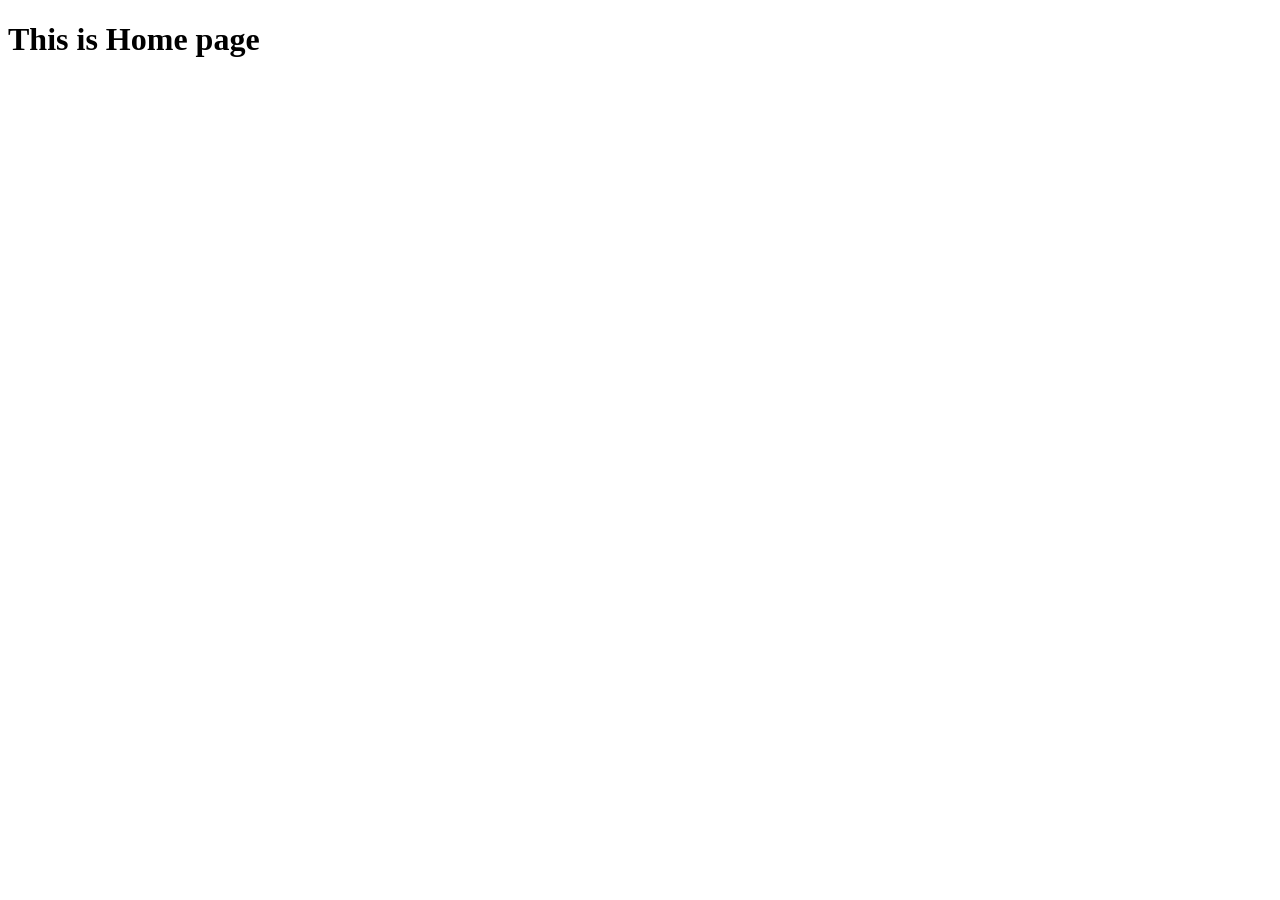
==== index.html @ f97ae163 "Initail commit" ====
<!DOCTYPE html>
<html lang="en">
<head>
    <meta charset="UTF-8">
    <meta name="viewport" content="width=device-width, initial-scale=1.0">
    <title>Home page</title>
</head>
<body>
    <h1>This is Home page</h1>
</body>
</html>
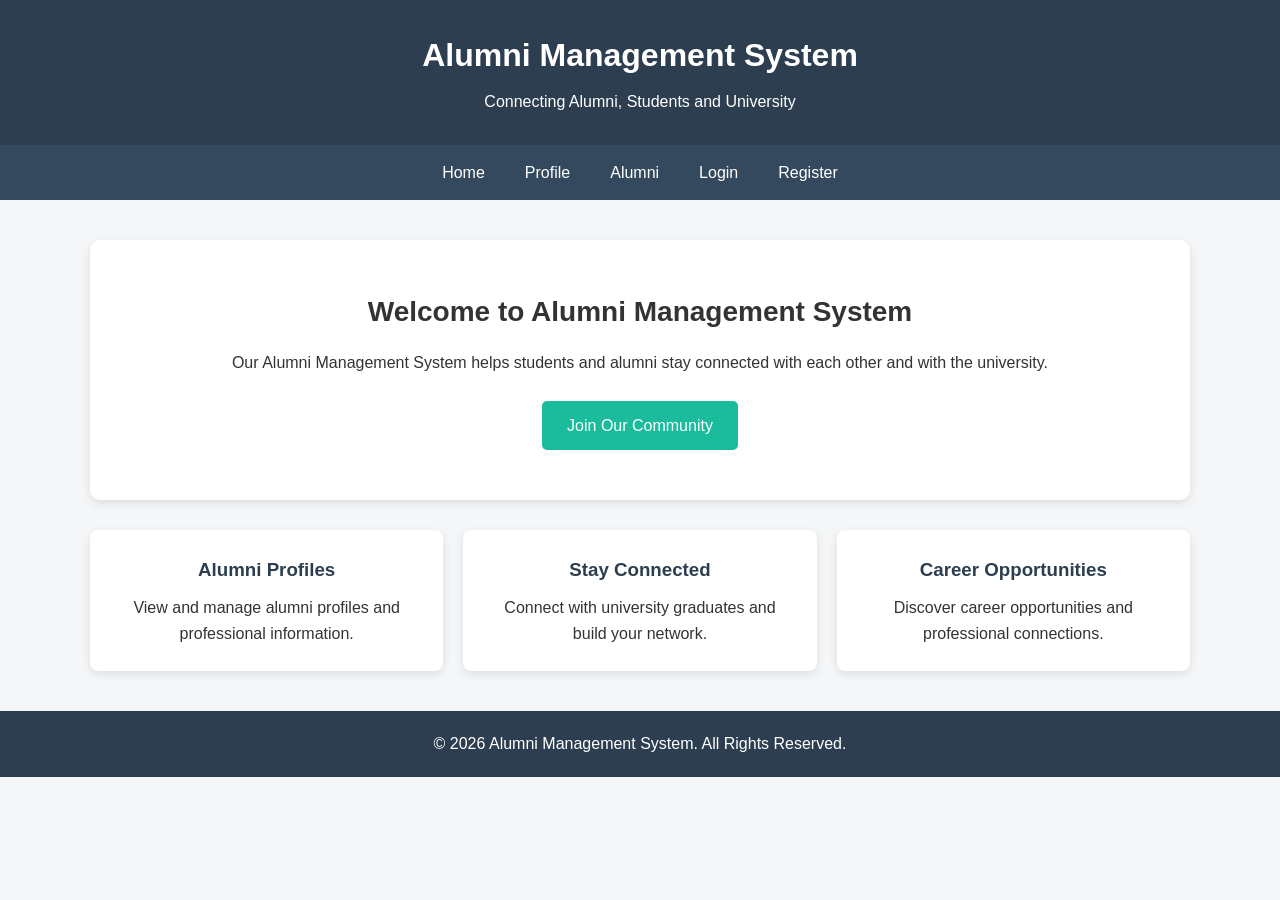
==== commit 7f9ea143: "lab 2" ====
--- a/index.html
+++ b/index.html
@@ -3,9 +3,72 @@
 <head>
     <meta charset="UTF-8">
     <meta name="viewport" content="width=device-width, initial-scale=1.0">
-    <title>Home page</title>
+    <title>Alumni Management System</title>
+    <link rel="stylesheet" href="style.css">
 </head>
+
 <body>
-    <h1>This is Home page</h1>
+
+    <!-- Header -->
+    <header>
+        <h1>Alumni Management System</h1>
+        <p>Connecting Alumni, Students and University</p>
+    </header>
+
+    <!-- Navigation Bar -->
+    <nav>
+        <a href="index.html">Home</a>
+        <a href="profile.html">Profile</a>
+        <a href="alumni.html">Alumni</a>
+        <a href="login.html">Login</a>
+        <a href="register.html">Register</a>
+    </nav>
+
+    <!-- Main Content -->
+    <main class="container">
+
+        <section class="welcome">
+            <h2>Welcome to Alumni Management System</h2>
+
+            <p>
+                Our Alumni Management System helps students and alumni
+                stay connected with each other and with the university.
+            </p>
+
+            <a href="register.html" class="btn">Join Our Community</a>
+        </section>
+
+        <section class="cards">
+
+            <div class="card">
+                <h3>Alumni Profiles</h3>
+                <p>
+                    View and manage alumni profiles and professional information.
+                </p>
+            </div>
+
+            <div class="card">
+                <h3>Stay Connected</h3>
+                <p>
+                    Connect with university graduates and build your network.
+                </p>
+            </div>
+
+            <div class="card">
+                <h3>Career Opportunities</h3>
+                <p>
+                    Discover career opportunities and professional connections.
+                </p>
+            </div>
+
+        </section>
+
+    </main>
+
+    <!-- Footer -->
+    <footer>
+        <p>&copy; 2026 Alumni Management System. All Rights Reserved.</p>
+    </footer>
+
 </body>
 </html>
--- a/style.css
+++ b/style.css
@@ -0,0 +1,325 @@
+/* =================================
+   GENERAL STYLING
+================================= */
+
+* {
+    margin: 0;
+    padding: 0;
+    box-sizing: border-box;
+}
+
+body {
+    font-family: Arial, sans-serif;
+    background-color: #f4f6f8;
+    color: #333;
+    line-height: 1.6;
+}
+
+
+/* =================================
+   HEADER
+================================= */
+
+header {
+    background-color: #2c3e50;
+    color: white;
+    text-align: center;
+    padding: 30px 20px;
+}
+
+header h1 {
+    font-size: 32px;
+    margin-bottom: 8px;
+}
+
+header p {
+    font-size: 16px;
+}
+
+
+/* =================================
+   NAVIGATION BAR
+================================= */
+
+nav {
+    background-color: #34495e;
+    display: flex;
+    justify-content: center;
+    align-items: center;
+}
+
+nav a {
+    color: white;
+    text-decoration: none;
+    padding: 15px 20px;
+    display: block;
+    transition: 0.3s;
+}
+
+nav a:hover {
+    background-color: #1abc9c;
+}
+
+
+/* =================================
+   MAIN CONTAINER
+================================= */
+
+.container {
+    width: 90%;
+    max-width: 1100px;
+    margin: 40px auto;
+}
+
+
+/* =================================
+   WELCOME SECTION
+================================= */
+
+.welcome {
+    background-color: white;
+    text-align: center;
+    padding: 50px 30px;
+    border-radius: 10px;
+    box-shadow: 0 3px 10px rgba(0, 0, 0, 0.1);
+}
+
+.welcome h2 {
+    font-size: 28px;
+    margin-bottom: 15px;
+}
+
+.welcome p {
+    margin-bottom: 25px;
+}
+
+
+/* =================================
+   BUTTON
+================================= */
+
+.btn {
+    display: inline-block;
+    background-color: #1abc9c;
+    color: white;
+    border: none;
+    padding: 12px 25px;
+    border-radius: 5px;
+    text-decoration: none;
+    cursor: pointer;
+    font-size: 16px;
+    transition: 0.3s;
+}
+
+.btn:hover {
+    background-color: #16a085;
+}
+
+
+/* =================================
+   CARDS
+================================= */
+
+.cards {
+    display: flex;
+    gap: 20px;
+    margin-top: 30px;
+}
+
+.card {
+    background-color: white;
+    flex: 1;
+    padding: 25px;
+    text-align: center;
+    border-radius: 8px;
+    box-shadow: 0 3px 10px rgba(0, 0, 0, 0.1);
+}
+
+.card h3 {
+    margin-bottom: 10px;
+    color: #2c3e50;
+}
+
+
+/* =================================
+   PROFILE
+================================= */
+
+.profile-card {
+    background-color: white;
+    max-width: 700px;
+    margin: auto;
+    padding: 35px;
+    border-radius: 10px;
+    display: flex;
+    gap: 30px;
+    align-items: center;
+    box-shadow: 0 3px 10px rgba(0, 0, 0, 0.1);
+}
+
+.profile-image img {
+    width: 150px;
+    height: 150px;
+    border-radius: 50%;
+}
+
+.profile-info h2 {
+    color: #2c3e50;
+    margin-bottom: 15px;
+}
+
+.profile-info p {
+    margin-bottom: 8px;
+}
+
+
+/* =================================
+   FORM
+================================= */
+
+.form-container {
+    width: 90%;
+    max-width: 500px;
+    margin: 40px auto;
+}
+
+.form-box {
+    background-color: white;
+    padding: 35px;
+    border-radius: 10px;
+    box-shadow: 0 3px 10px rgba(0, 0, 0, 0.1);
+}
+
+.form-box h2 {
+    text-align: center;
+    margin-bottom: 25px;
+    color: #2c3e50;
+}
+
+.form-box label {
+    display: block;
+    margin-bottom: 5px;
+    font-weight: bold;
+}
+
+.form-box input,
+.form-box select {
+    width: 100%;
+    padding: 11px;
+    margin-bottom: 18px;
+    border: 1px solid #ccc;
+    border-radius: 5px;
+    font-size: 15px;
+}
+
+.form-box input:focus,
+.form-box select:focus {
+    outline: none;
+    border-color: #1abc9c;
+}
+
+.form-box .btn {
+    width: 100%;
+    margin-top: 5px;
+}
+
+.form-box p {
+    text-align: center;
+    margin-top: 20px;
+}
+
+.form-box a {
+    color: #1abc9c;
+    text-decoration: none;
+}
+
+.form-box a:hover {
+    text-decoration: underline;
+}
+
+
+/* =================================
+   TABLE
+================================= */
+
+.page-title {
+    text-align: center;
+    margin-bottom: 25px;
+    color: #2c3e50;
+}
+
+.table-container {
+    background-color: white;
+    padding: 20px;
+    border-radius: 8px;
+    overflow-x: auto;
+    box-shadow: 0 3px 10px rgba(0, 0, 0, 0.1);
+}
+
+table {
+    width: 100%;
+    border-collapse: collapse;
+}
+
+table th,
+table td {
+    padding: 12px;
+    text-align: left;
+    border: 1px solid #ddd;
+}
+
+table th {
+    background-color: #2c3e50;
+    color: white;
+}
+
+table tr:nth-child(even) {
+    background-color: #f2f2f2;
+}
+
+table tr:hover {
+    background-color: #e8f8f5;
+}
+
+
+/* =================================
+   FOOTER
+================================= */
+
+footer {
+    background-color: #2c3e50;
+    color: white;
+    text-align: center;
+    padding: 20px;
+    margin-top: 40px;
+}
+
+
+/* =================================
+   RESPONSIVE DESIGN
+================================= */
+
+@media (max-width: 700px) {
+
+    nav {
+        flex-direction: column;
+    }
+
+    nav a {
+        width: 100%;
+        text-align: center;
+    }
+
+    .cards {
+        flex-direction: column;
+    }
+
+    .profile-card {
+        flex-direction: column;
+        text-align: center;
+    }
+
+    header h1 {
+        font-size: 25px;
+    }
+}
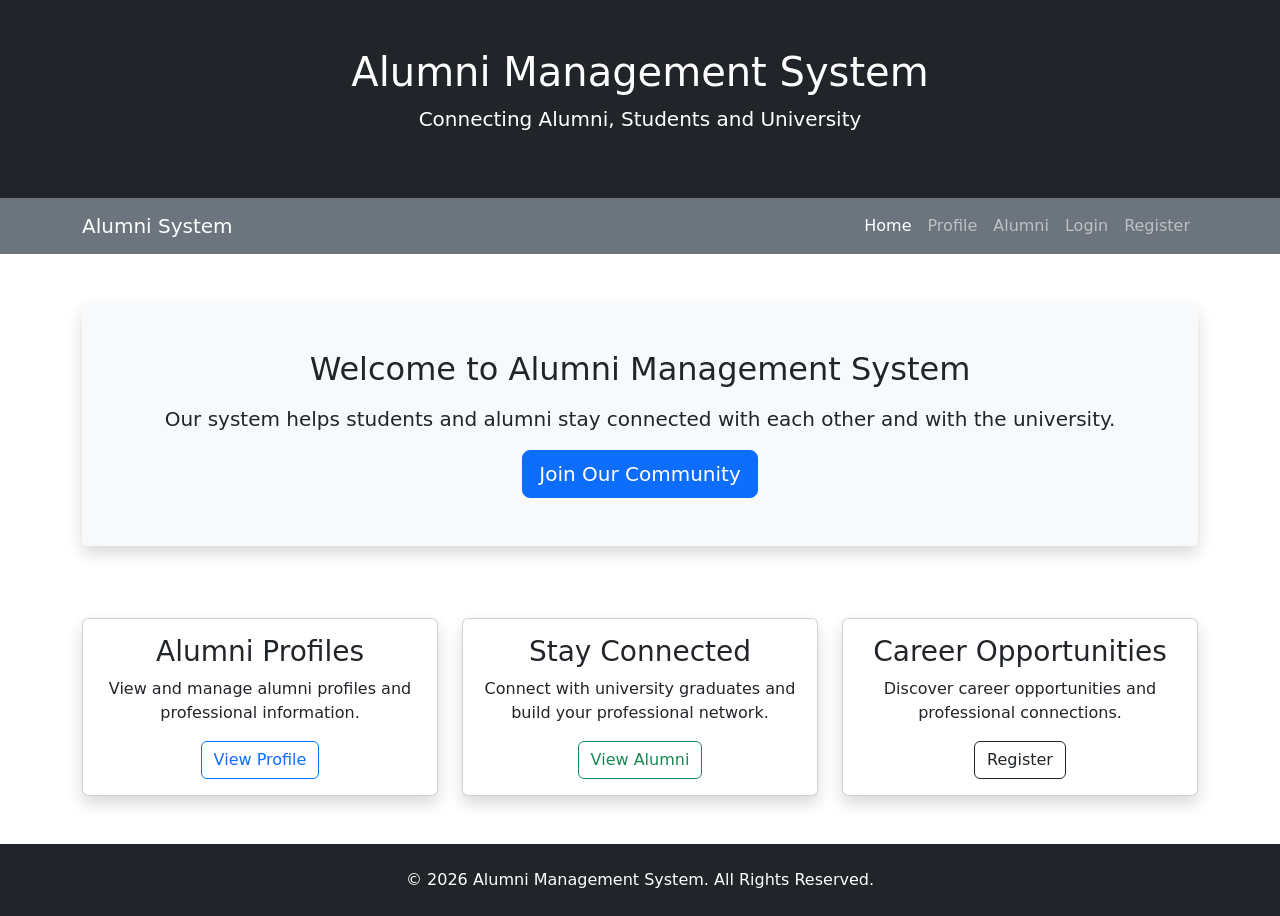
==== commit 96667d81: "lab 3" ====
--- a/index.html
+++ b/index.html
@@ -3,72 +3,208 @@
 <head>
     <meta charset="UTF-8">
     <meta name="viewport" content="width=device-width, initial-scale=1.0">
+
     <title>Alumni Management System</title>
-    <link rel="stylesheet" href="style.css">
+
+    <!-- Bootstrap CSS -->
+    <link
+        href="https://cdn.jsdelivr.net/npm/bootstrap@5.3.3/dist/css/bootstrap.min.css"
+        rel="stylesheet"
+    >
 </head>
 
 <body>
 
     <!-- Header -->
-    <header>
+    <header class="bg-dark text-white text-center py-5">
         <h1>Alumni Management System</h1>
-        <p>Connecting Alumni, Students and University</p>
+        <p class="lead">Connecting Alumni, Students and University</p>
     </header>
 
+
     <!-- Navigation Bar -->
-    <nav>
-        <a href="index.html">Home</a>
-        <a href="profile.html">Profile</a>
-        <a href="alumni.html">Alumni</a>
-        <a href="login.html">Login</a>
-        <a href="register.html">Register</a>
+    <nav class="navbar navbar-expand-lg navbar-dark bg-secondary">
+        <div class="container">
+
+            <a class="navbar-brand" href="index.html">
+                Alumni System
+            </a>
+
+            <button
+                class="navbar-toggler"
+                type="button"
+                data-bs-toggle="collapse"
+                data-bs-target="#navbarNav"
+            >
+                <span class="navbar-toggler-icon"></span>
+            </button>
+
+            <div class="collapse navbar-collapse" id="navbarNav">
+
+                <ul class="navbar-nav ms-auto">
+
+                    <li class="nav-item">
+                        <a class="nav-link active" href="index.html">
+                            Home
+                        </a>
+                    </li>
+
+                    <li class="nav-item">
+                        <a class="nav-link" href="profile.html">
+                            Profile
+                        </a>
+                    </li>
+
+                    <li class="nav-item">
+                        <a class="nav-link" href="alumni.html">
+                            Alumni
+                        </a>
+                    </li>
+
+                    <li class="nav-item">
+                        <a class="nav-link" href="login.html">
+                            Login
+                        </a>
+                    </li>
+
+                    <li class="nav-item">
+                        <a class="nav-link" href="register.html">
+                            Register
+                        </a>
+                    </li>
+
+                </ul>
+
+            </div>
+        </div>
     </nav>
 
+
     <!-- Main Content -->
-    <main class="container">
-
-        <section class="welcome">
-            <h2>Welcome to Alumni Management System</h2>
-
-            <p>
-                Our Alumni Management System helps students and alumni
-                stay connected with each other and with the university.
+    <main class="container my-5">
+
+        <!-- Welcome Section -->
+        <section class="text-center bg-light p-5 rounded shadow">
+
+            <h2 class="mb-3">
+                Welcome to Alumni Management System
+            </h2>
+
+            <p class="lead">
+                Our system helps students and alumni stay connected
+                with each other and with the university.
             </p>
 
-            <a href="register.html" class="btn">Join Our Community</a>
+            <a href="register.html" class="btn btn-primary btn-lg">
+                Join Our Community
+            </a>
+
         </section>
 
-        <section class="cards">
-
-            <div class="card">
-                <h3>Alumni Profiles</h3>
-                <p>
-                    View and manage alumni profiles and professional information.
-                </p>
-            </div>
-
-            <div class="card">
-                <h3>Stay Connected</h3>
-                <p>
-                    Connect with university graduates and build your network.
-                </p>
-            </div>
-
-            <div class="card">
-                <h3>Career Opportunities</h3>
-                <p>
-                    Discover career opportunities and professional connections.
-                </p>
+
+        <!-- Cards -->
+        <section class="row mt-5 g-4">
+
+            <div class="col-md-4">
+
+                <div class="card h-100 shadow">
+
+                    <div class="card-body text-center">
+
+                        <h3 class="card-title">
+                            Alumni Profiles
+                        </h3>
+
+                        <p class="card-text">
+                            View and manage alumni profiles
+                            and professional information.
+                        </p>
+
+                        <a href="profile.html"
+                           class="btn btn-outline-primary">
+                            View Profile
+                        </a>
+
+                    </div>
+
+                </div>
+
+            </div>
+
+
+            <div class="col-md-4">
+
+                <div class="card h-100 shadow">
+
+                    <div class="card-body text-center">
+
+                        <h3 class="card-title">
+                            Stay Connected
+                        </h3>
+
+                        <p class="card-text">
+                            Connect with university graduates
+                            and build your professional network.
+                        </p>
+
+                        <a href="alumni.html"
+                           class="btn btn-outline-success">
+                            View Alumni
+                        </a>
+
+                    </div>
+
+                </div>
+
+            </div>
+
+
+            <div class="col-md-4">
+
+                <div class="card h-100 shadow">
+
+                    <div class="card-body text-center">
+
+                        <h3 class="card-title">
+                            Career Opportunities
+                        </h3>
+
+                        <p class="card-text">
+                            Discover career opportunities and
+                            professional connections.
+                        </p>
+
+                        <a href="register.html"
+                           class="btn btn-outline-dark">
+                            Register
+                        </a>
+
+                    </div>
+
+                </div>
+
             </div>
 
         </section>
 
     </main>
 
+
     <!-- Footer -->
-    <footer>
-        <p>&copy; 2026 Alumni Management System. All Rights Reserved.</p>
+    <footer class="bg-dark text-white text-center py-4">
+
+        <p class="mb-0">
+            &copy; 2026 Alumni Management System.
+            All Rights Reserved.
+        </p>
+
     </footer>
+
+
+    <!-- Bootstrap JavaScript -->
+    <script
+        src="https://cdn.jsdelivr.net/npm/bootstrap@5.3.3/dist/js/bootstrap.bundle.min.js">
+    </script>
 
 </body>
 </html>
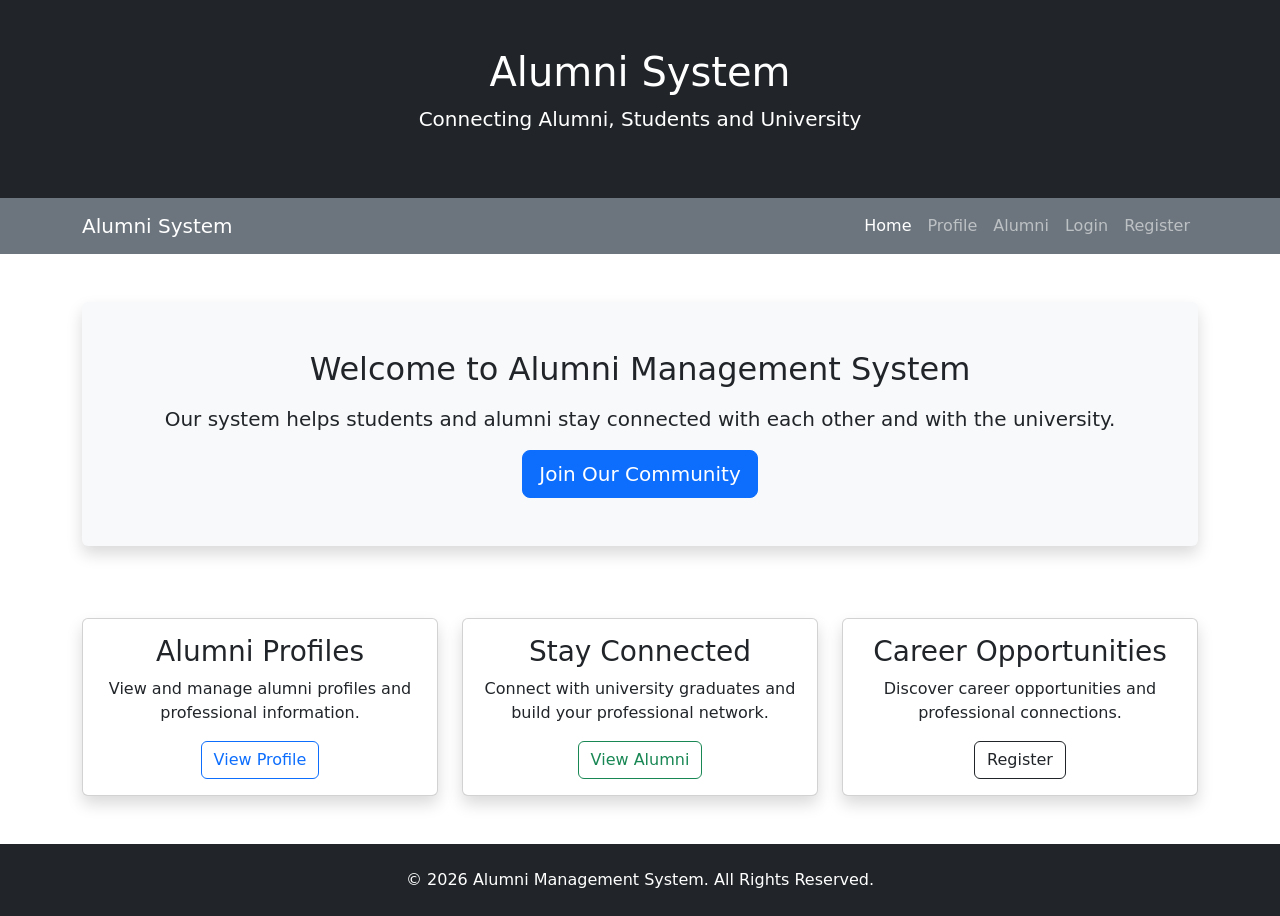
==== commit 7c13c87b: "added little change" ====
--- a/index.html
+++ b/index.html
@@ -17,7 +17,7 @@
 
     <!-- Header -->
     <header class="bg-dark text-white text-center py-5">
-        <h1>Alumni Management System</h1>
+        <h1>Alumni System</h1>
         <p class="lead">Connecting Alumni, Students and University</p>
     </header>
 
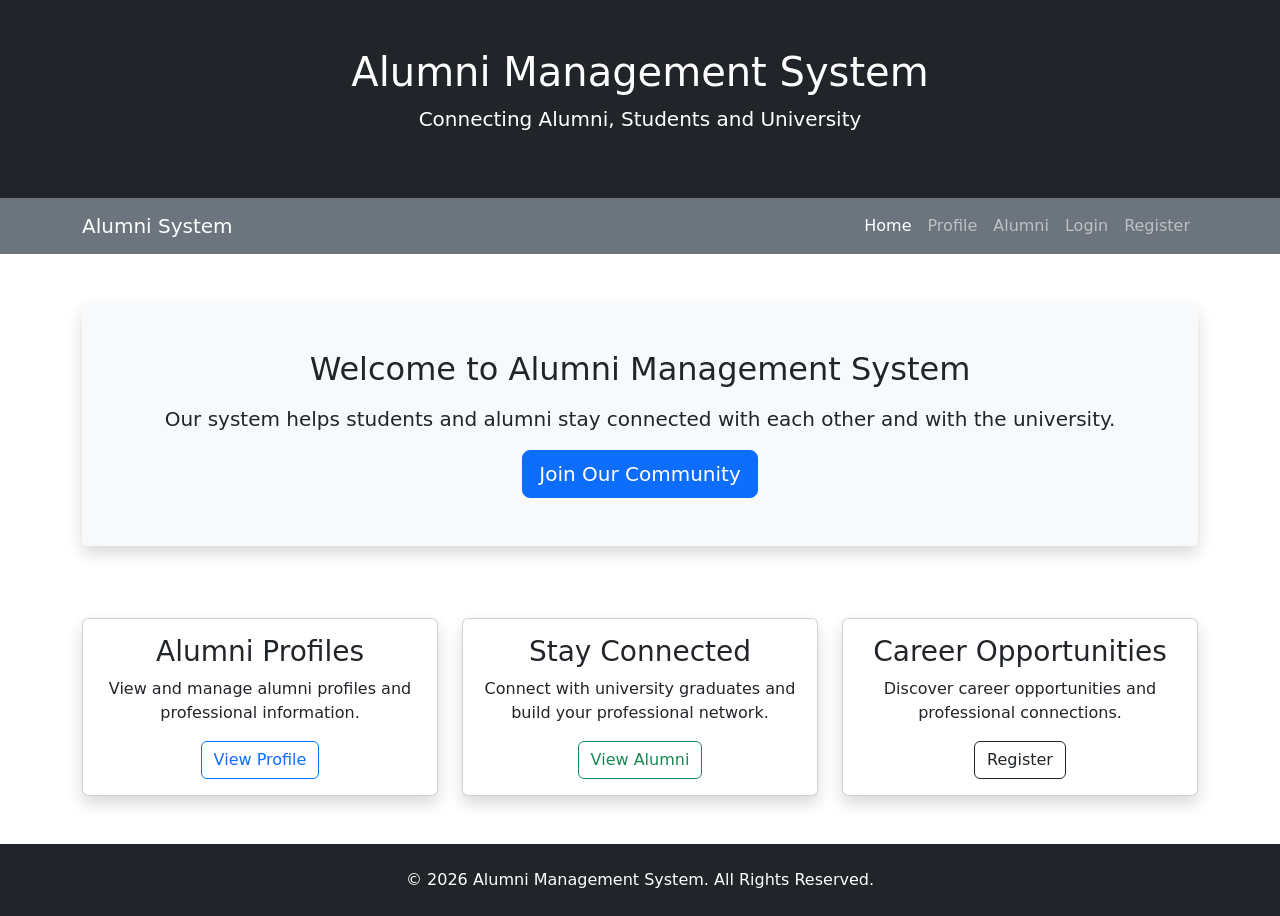
==== commit f51da861: "reverse the change" ====
--- a/index.html
+++ b/index.html
@@ -17,7 +17,7 @@
 
     <!-- Header -->
     <header class="bg-dark text-white text-center py-5">
-        <h1>Alumni System</h1>
+        <h1>Alumni Management System</h1>
         <p class="lead">Connecting Alumni, Students and University</p>
     </header>
 
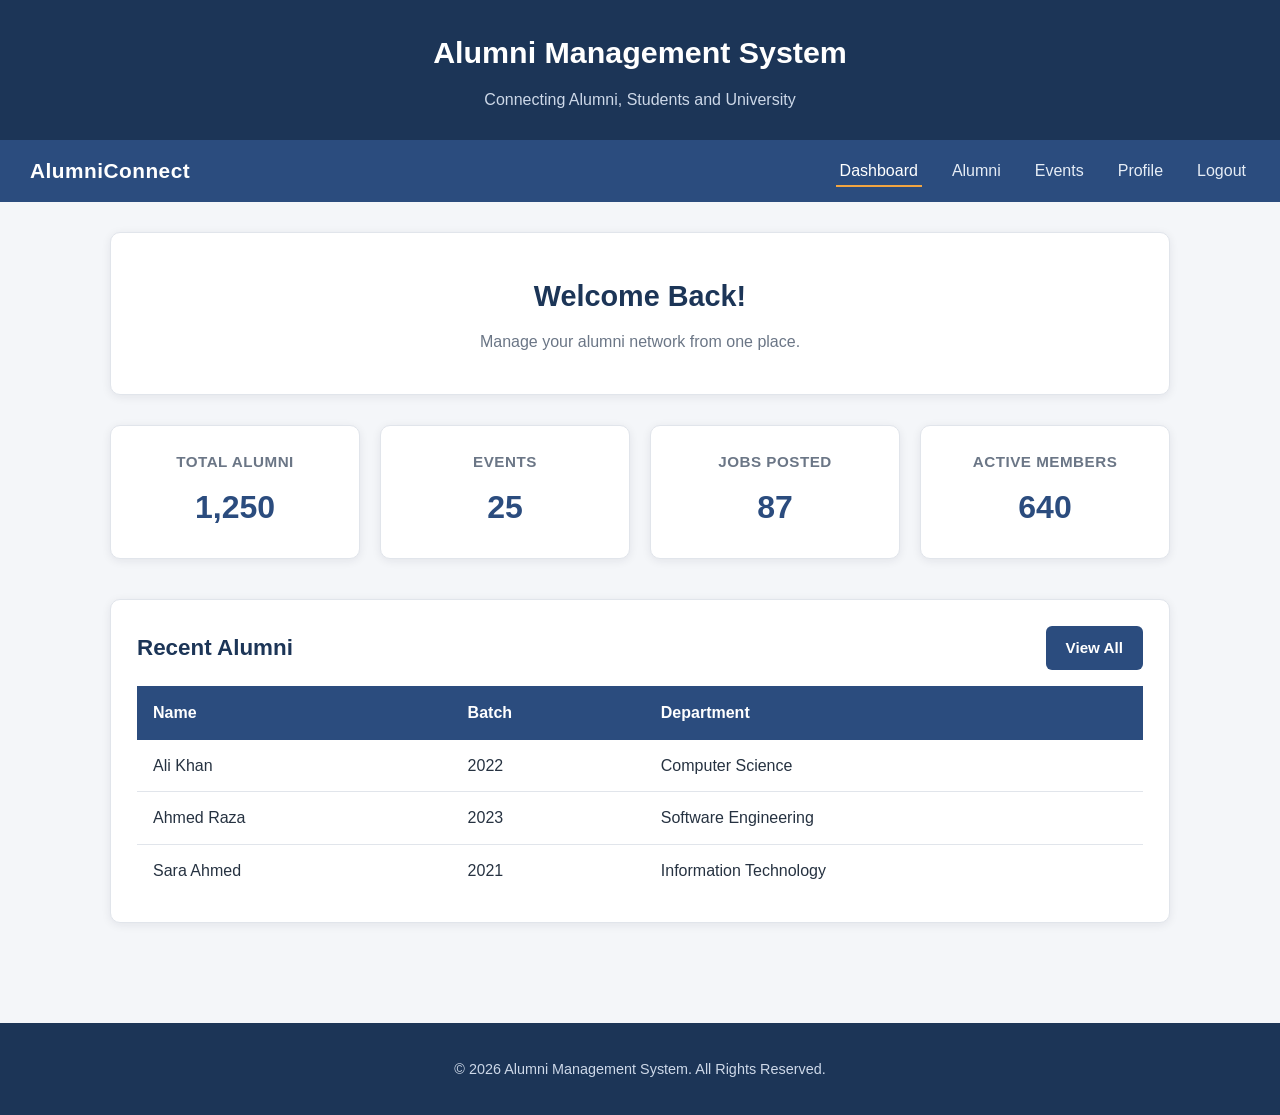
==== commit 1b16d4e6: "changes done for lab4" ====
--- a/index.html
+++ b/index.html
@@ -3,208 +3,91 @@
 <head>
     <meta charset="UTF-8">
     <meta name="viewport" content="width=device-width, initial-scale=1.0">
-
     <title>Alumni Management System</title>
-
-    <!-- Bootstrap CSS -->
-    <link
-        href="https://cdn.jsdelivr.net/npm/bootstrap@5.3.3/dist/css/bootstrap.min.css"
-        rel="stylesheet"
-    >
+    <link rel="stylesheet" href="css/style.css">
 </head>
-
 <body>
 
-    <!-- Header -->
-    <header class="bg-dark text-white text-center py-5">
+    <header class="site-header">
         <h1>Alumni Management System</h1>
-        <p class="lead">Connecting Alumni, Students and University</p>
+        <p>Connecting Alumni, Students and University</p>
     </header>
 
-
-    <!-- Navigation Bar -->
-    <nav class="navbar navbar-expand-lg navbar-dark bg-secondary">
-        <div class="container">
-
-            <a class="navbar-brand" href="index.html">
-                Alumni System
-            </a>
-
-            <button
-                class="navbar-toggler"
-                type="button"
-                data-bs-toggle="collapse"
-                data-bs-target="#navbarNav"
-            >
-                <span class="navbar-toggler-icon"></span>
-            </button>
-
-            <div class="collapse navbar-collapse" id="navbarNav">
-
-                <ul class="navbar-nav ms-auto">
-
-                    <li class="nav-item">
-                        <a class="nav-link active" href="index.html">
-                            Home
-                        </a>
-                    </li>
-
-                    <li class="nav-item">
-                        <a class="nav-link" href="profile.html">
-                            Profile
-                        </a>
-                    </li>
-
-                    <li class="nav-item">
-                        <a class="nav-link" href="alumni.html">
-                            Alumni
-                        </a>
-                    </li>
-
-                    <li class="nav-item">
-                        <a class="nav-link" href="login.html">
-                            Login
-                        </a>
-                    </li>
-
-                    <li class="nav-item">
-                        <a class="nav-link" href="register.html">
-                            Register
-                        </a>
-                    </li>
-
-                </ul>
-
-            </div>
-        </div>
+    <nav class="navbar">
+        <div class="logo">AlumniConnect</div>
+        <ul class="nav-links">
+            <li><a href="index.html" class="active">Dashboard</a></li>
+            <li><a href="alumni.html">Alumni</a></li>
+            <li><a href="#">Events</a></li>
+            <li><a href="profile.html">Profile</a></li>
+            <li><a href="#">Logout</a></li>
+        </ul>
     </nav>
 
+    <main>
 
-    <!-- Main Content -->
-    <main class="container my-5">
-
-        <!-- Welcome Section -->
-        <section class="text-center bg-light p-5 rounded shadow">
-
-            <h2 class="mb-3">
-                Welcome to Alumni Management System
-            </h2>
-
-            <p class="lead">
-                Our system helps students and alumni stay connected
-                with each other and with the university.
-            </p>
-
-            <a href="register.html" class="btn btn-primary btn-lg">
-                Join Our Community
-            </a>
-
+        <section class="welcome-section card-surface">
+            <h2>Welcome Back!</h2>
+            <p>Manage your alumni network from one place.</p>
         </section>
 
+        <section class="stats">
+            <div class="stat-card card-surface">
+                <h3>Total Alumni</h3>
+                <p>1,250</p>
+            </div>
+            <div class="stat-card card-surface">
+                <h3>Events</h3>
+                <p>25</p>
+            </div>
+            <div class="stat-card card-surface">
+                <h3>Jobs Posted</h3>
+                <p>87</p>
+            </div>
+            <div class="stat-card card-surface">
+                <h3>Active Members</h3>
+                <p>640</p>
+            </div>
+        </section>
 
-        <!-- Cards -->
-        <section class="row mt-5 g-4">
-
-            <div class="col-md-4">
-
-                <div class="card h-100 shadow">
-
-                    <div class="card-body text-center">
-
-                        <h3 class="card-title">
-                            Alumni Profiles
-                        </h3>
-
-                        <p class="card-text">
-                            View and manage alumni profiles
-                            and professional information.
-                        </p>
-
-                        <a href="profile.html"
-                           class="btn btn-outline-primary">
-                            View Profile
-                        </a>
-
-                    </div>
-
-                </div>
-
+        <section class="directory card-surface">
+            <div class="section-heading">
+                <h2>Recent Alumni</h2>
+                <a href="alumni.html" class="btn">View All</a>
             </div>
-
-
-            <div class="col-md-4">
-
-                <div class="card h-100 shadow">
-
-                    <div class="card-body text-center">
-
-                        <h3 class="card-title">
-                            Stay Connected
-                        </h3>
-
-                        <p class="card-text">
-                            Connect with university graduates
-                            and build your professional network.
-                        </p>
-
-                        <a href="alumni.html"
-                           class="btn btn-outline-success">
-                            View Alumni
-                        </a>
-
-                    </div>
-
-                </div>
-
-            </div>
-
-
-            <div class="col-md-4">
-
-                <div class="card h-100 shadow">
-
-                    <div class="card-body text-center">
-
-                        <h3 class="card-title">
-                            Career Opportunities
-                        </h3>
-
-                        <p class="card-text">
-                            Discover career opportunities and
-                            professional connections.
-                        </p>
-
-                        <a href="register.html"
-                           class="btn btn-outline-dark">
-                            Register
-                        </a>
-
-                    </div>
-
-                </div>
-
-            </div>
-
+            <table>
+                <thead>
+                    <tr>
+                        <th>Name</th>
+                        <th>Batch</th>
+                        <th>Department</th>
+                    </tr>
+                </thead>
+                <tbody>
+                    <tr>
+                        <td>Ali Khan</td>
+                        <td>2022</td>
+                        <td>Computer Science</td>
+                    </tr>
+                    <tr>
+                        <td>Ahmed Raza</td>
+                        <td>2023</td>
+                        <td>Software Engineering</td>
+                    </tr>
+                    <tr>
+                        <td>Sara Ahmed</td>
+                        <td>2021</td>
+                        <td>Information Technology</td>
+                    </tr>
+                </tbody>
+            </table>
         </section>
 
     </main>
 
-
-    <!-- Footer -->
-    <footer class="bg-dark text-white text-center py-4">
-
-        <p class="mb-0">
-            &copy; 2026 Alumni Management System.
-            All Rights Reserved.
-        </p>
-
+    <footer class="site-footer">
+        <p>&copy; 2026 Alumni Management System. All Rights Reserved.</p>
     </footer>
-
-
-    <!-- Bootstrap JavaScript -->
-    <script
-        src="https://cdn.jsdelivr.net/npm/bootstrap@5.3.3/dist/js/bootstrap.bundle.min.js">
-    </script>
 
 </body>
 </html>
--- a/css/style.css
+++ b/css/style.css
@@ -0,0 +1,410 @@
+/* =========================================================
+   Alumni Management System — style.css
+   Lab-04: Cascading Style Sheets
+   ========================================================= */
+
+/* ---------- Reset & Base ---------- */
+* {
+    box-sizing: border-box;
+}
+
+:root {
+    --color-primary: #2b4c7e;
+    --color-primary-dark: #1c3557;
+    --color-accent: #f2a541;
+    --color-bg: #f4f6f9;
+    --color-surface: #ffffff;
+    --color-text: #263241;
+    --color-text-muted: #6b7686;
+    --color-border: #e1e5eb;
+    --radius: 10px;
+    --shadow: 0 2px 10px rgba(20, 30, 50, 0.08);
+    --shadow-hover: 0 8px 20px rgba(20, 30, 50, 0.15);
+}
+
+body {
+    margin: 0;
+    font-family: "Segoe UI", Roboto, Arial, sans-serif;
+    background-color: var(--color-bg);
+    color: var(--color-text);
+    line-height: 1.6;
+}
+
+h1, h2, h3 {
+    margin: 0 0 10px 0;
+    color: var(--color-primary-dark);
+}
+
+a {
+    text-decoration: none;
+    color: inherit;
+}
+
+img {
+    max-width: 100%;
+    display: block;
+}
+
+/* ---------- Page Header ---------- */
+.site-header {
+    background-color: var(--color-primary-dark);
+    color: #fff;
+    text-align: center;
+    padding: 28px 20px;
+}
+
+.site-header h1 {
+    color: #fff;
+    font-size: 1.9rem;
+}
+
+.site-header p {
+    margin: 6px 0 0 0;
+    color: #cdd8e8;
+}
+
+/* ---------- Navigation Bar (Flexbox) ---------- */
+.navbar {
+    display: flex;
+    justify-content: space-between;
+    align-items: center;
+    background-color: var(--color-primary);
+    padding: 14px 30px;
+    flex-wrap: wrap;
+}
+
+.navbar .logo {
+    color: #fff;
+    font-size: 1.3rem;
+    font-weight: 700;
+    letter-spacing: 0.5px;
+}
+
+.nav-links {
+    display: flex;
+    align-items: center;
+    gap: 26px;
+    list-style: none;
+    margin: 0;
+    padding: 0;
+}
+
+.nav-links li a {
+    color: #e6edf6;
+    font-weight: 500;
+    padding: 6px 4px;
+    border-bottom: 2px solid transparent;
+    transition: color 0.2s ease, border-color 0.2s ease;
+}
+
+.nav-links li a:hover,
+.nav-links li a.active {
+    color: #ffffff;
+    border-bottom: 2px solid var(--color-accent);
+}
+
+/* ---------- Layout Containers ---------- */
+main {
+    max-width: 1100px;
+    margin: 0 auto;
+    padding: 30px 20px 60px;
+}
+
+.card-surface {
+    background-color: var(--color-surface);
+    border: 1px solid var(--color-border);
+    border-radius: var(--radius);
+    box-shadow: var(--shadow);
+}
+
+/* ---------- Welcome / Dashboard Intro ---------- */
+.welcome-section {
+    text-align: center;
+    padding: 40px 30px;
+    margin-bottom: 30px;
+}
+
+.welcome-section h2 {
+    font-size: 1.8rem;
+}
+
+.welcome-section p {
+    color: var(--color-text-muted);
+    margin: 0;
+}
+
+/* ---------- Dashboard Statistics Cards (CSS Grid) ---------- */
+.stats {
+    display: grid;
+    grid-template-columns: repeat(4, 1fr);
+    gap: 20px;
+    margin-bottom: 40px;
+}
+
+.stat-card {
+    padding: 24px 18px;
+    text-align: center;
+    transition: transform 0.2s ease, box-shadow 0.2s ease;
+}
+
+.stat-card:hover {
+    transform: translateY(-4px);
+    box-shadow: var(--shadow-hover);
+}
+
+.stat-card h3 {
+    font-size: 0.95rem;
+    text-transform: uppercase;
+    letter-spacing: 0.5px;
+    color: var(--color-text-muted);
+    margin-bottom: 8px;
+}
+
+.stat-card p {
+    font-size: 2rem;
+    font-weight: 700;
+    color: var(--color-primary);
+    margin: 0;
+}
+
+@media (max-width: 900px) {
+    .stats {
+        grid-template-columns: repeat(2, 1fr);
+    }
+}
+
+@media (max-width: 500px) {
+    .stats {
+        grid-template-columns: 1fr;
+    }
+}
+
+/* ---------- Section Headings ---------- */
+.section-heading {
+    display: flex;
+    justify-content: space-between;
+    align-items: center;
+    margin-bottom: 16px;
+}
+
+.section-heading h2 {
+    margin: 0;
+    font-size: 1.4rem;
+}
+
+/* ---------- Alumni Profile Card ---------- */
+.profile-card {
+    max-width: 380px;
+    margin: 0 auto;
+    padding: 34px 28px;
+    text-align: center;
+    transition: transform 0.2s ease, box-shadow 0.2s ease;
+}
+
+.profile-card:hover {
+    transform: translateY(-5px);
+    box-shadow: var(--shadow-hover);
+}
+
+.profile-image {
+    width: 130px;
+    height: 130px;
+    margin: 0 auto 18px;
+    border-radius: 50%;
+    overflow: hidden;
+    border: 4px solid var(--color-bg);
+    box-shadow: var(--shadow);
+}
+
+.profile-image img {
+    width: 100%;
+    height: 100%;
+    object-fit: cover;
+}
+
+.profile-card h2 {
+    margin-bottom: 2px;
+    font-size: 1.3rem;
+}
+
+.profile-card .designation {
+    color: var(--color-accent);
+    font-weight: 600;
+    margin: 0 0 18px 0;
+}
+
+.profile-info {
+    text-align: left;
+    border-top: 1px solid var(--color-border);
+    padding-top: 16px;
+    margin-bottom: 20px;
+}
+
+.profile-info p {
+    margin: 6px 0;
+    color: var(--color-text-muted);
+}
+
+.profile-info strong {
+    color: var(--color-text);
+}
+
+.profile-actions {
+    display: flex;
+    gap: 12px;
+}
+
+.profile-actions button {
+    flex: 1;
+}
+
+/* ---------- Buttons ---------- */
+button,
+.btn {
+    display: inline-block;
+    background-color: var(--color-primary);
+    color: #fff;
+    border: none;
+    padding: 10px 20px;
+    border-radius: 6px;
+    font-size: 0.95rem;
+    font-weight: 600;
+    cursor: pointer;
+    transition: background-color 0.2s ease, transform 0.15s ease;
+}
+
+button:hover,
+.btn:hover {
+    background-color: var(--color-primary-dark);
+    transform: translateY(-1px);
+}
+
+.profile-actions button:last-child {
+    background-color: transparent;
+    color: var(--color-primary);
+    border: 1px solid var(--color-primary);
+}
+
+.profile-actions button:last-child:hover {
+    background-color: var(--color-primary);
+    color: #fff;
+}
+
+/* ---------- Search Box ---------- */
+.search-box {
+    display: flex;
+    gap: 10px;
+    margin-bottom: 20px;
+}
+
+.search-box input[type="text"] {
+    flex: 1;
+    padding: 10px 14px;
+    border: 1px solid var(--color-border);
+    border-radius: 6px;
+    font-size: 0.95rem;
+}
+
+.search-box input[type="text"]:focus {
+    outline: none;
+    border-color: var(--color-primary);
+    box-shadow: 0 0 0 3px rgba(43, 76, 126, 0.15);
+}
+
+/* ---------- Alumni Directory Table ---------- */
+.directory {
+    padding: 26px;
+    margin-bottom: 40px;
+}
+
+table {
+    width: 100%;
+    border-collapse: collapse;
+}
+
+thead {
+    background-color: var(--color-primary);
+}
+
+thead th {
+    color: #fff;
+    text-align: left;
+    padding: 14px 16px;
+    font-weight: 600;
+}
+
+tbody td {
+    padding: 13px 16px;
+    border-bottom: 1px solid var(--color-border);
+    color: var(--color-text);
+}
+
+tbody tr:hover {
+    background-color: #eef3fa;
+}
+
+tbody tr:last-child td {
+    border-bottom: none;
+}
+
+/* ---------- Registration Form ---------- */
+.form-container {
+    max-width: 520px;
+    margin: 0 auto;
+    padding: 36px 34px;
+}
+
+.form-container h1 {
+    text-align: center;
+    font-size: 1.6rem;
+    margin-bottom: 24px;
+}
+
+.form-container label {
+    display: block;
+    margin: 16px 0 6px;
+    font-weight: 600;
+    font-size: 0.9rem;
+    color: var(--color-text);
+}
+
+.form-container input,
+.form-container select {
+    width: 100%;
+    padding: 11px 14px;
+    border: 1px solid var(--color-border);
+    border-radius: 6px;
+    font-size: 0.95rem;
+    font-family: inherit;
+    background-color: #fbfcfe;
+}
+
+.form-container input:focus,
+.form-container select:focus {
+    outline: none;
+    border-color: var(--color-primary);
+    background-color: #fff;
+    box-shadow: 0 0 0 3px rgba(43, 76, 126, 0.15);
+}
+
+.form-container button {
+    width: 100%;
+    margin-top: 26px;
+    padding: 13px;
+    font-size: 1rem;
+    background-color: var(--color-accent);
+    color: var(--color-primary-dark);
+}
+
+.form-container button:hover {
+    background-color: #e0941f;
+}
+
+/* ---------- Footer ---------- */
+.site-footer {
+    background-color: var(--color-primary-dark);
+    color: #cdd8e8;
+    text-align: center;
+    padding: 20px;
+    font-size: 0.9rem;
+}
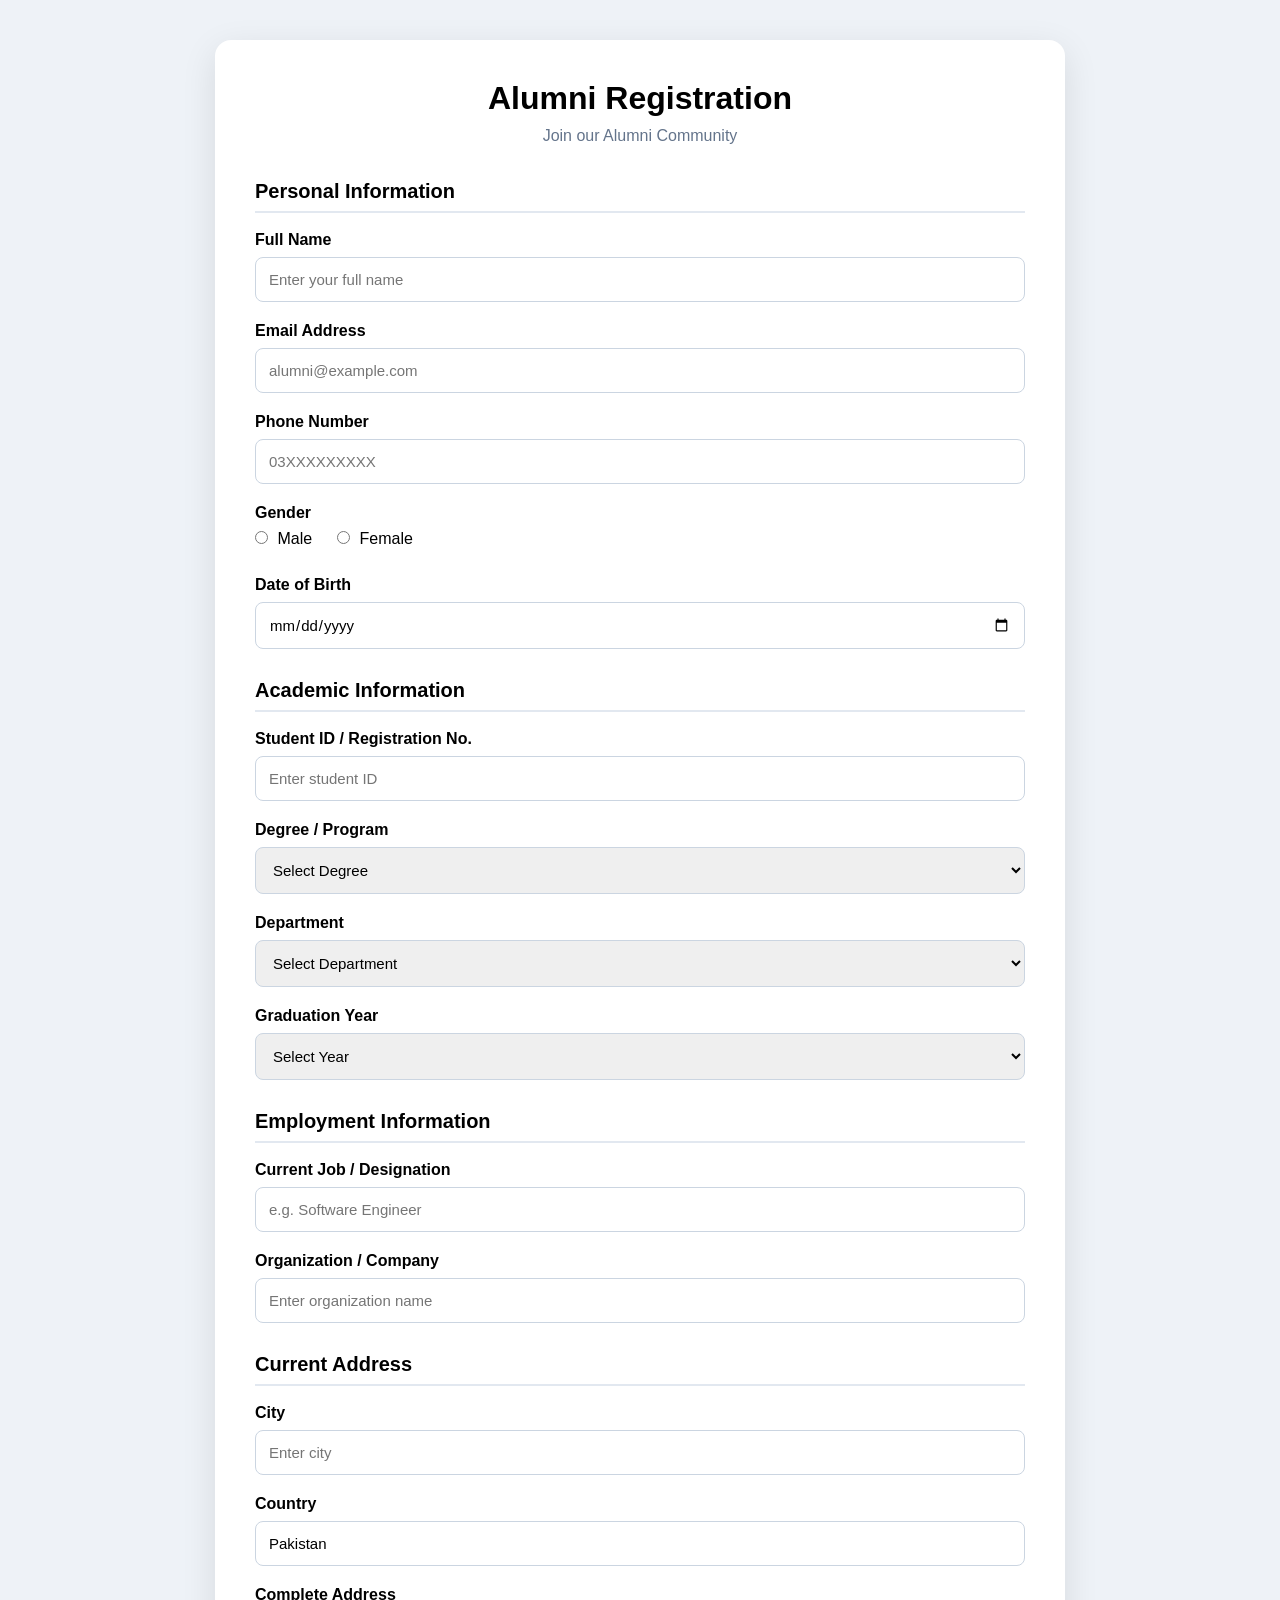
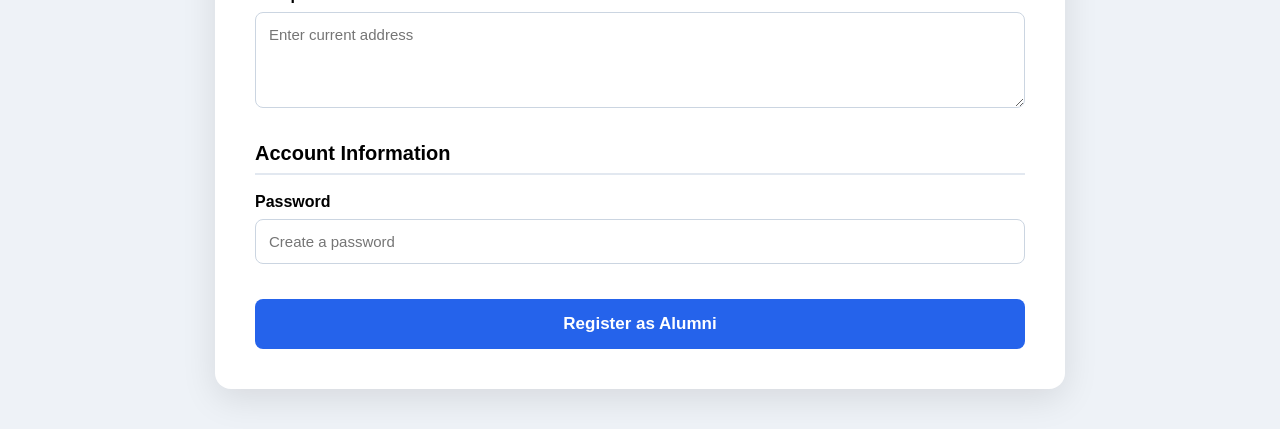
==== commit 86274937: "lab 5 done" ====
--- a/index.html
+++ b/index.html
@@ -3,91 +3,143 @@
 <head>
     <meta charset="UTF-8">
     <meta name="viewport" content="width=device-width, initial-scale=1.0">
-    <title>Alumni Management System</title>
+    <title>Alumni Registration</title>
     <link rel="stylesheet" href="css/style.css">
 </head>
 <body>
+<div class="container">
+    <div class="form-card">
+        <div class="header">
+            <h1>Alumni Registration</h1>
+            <p>Join our Alumni Community</p>
+        </div>
 
-    <header class="site-header">
-        <h1>Alumni Management System</h1>
-        <p>Connecting Alumni, Students and University</p>
-    </header>
+        <form action="register.php" method="POST">
 
-    <nav class="navbar">
-        <div class="logo">AlumniConnect</div>
-        <ul class="nav-links">
-            <li><a href="index.html" class="active">Dashboard</a></li>
-            <li><a href="alumni.html">Alumni</a></li>
-            <li><a href="#">Events</a></li>
-            <li><a href="profile.html">Profile</a></li>
-            <li><a href="#">Logout</a></li>
-        </ul>
-    </nav>
+            <h2>Personal Information</h2>
 
-    <main>
+            <div class="form-group">
+                <label for="full_name">Full Name</label>
+                <input type="text" id="full_name" name="full_name"
+                       placeholder="Enter your full name" required>
+            </div>
 
-        <section class="welcome-section card-surface">
-            <h2>Welcome Back!</h2>
-            <p>Manage your alumni network from one place.</p>
-        </section>
+            <div class="form-group">
+                <label for="email">Email Address</label>
+                <input type="email" id="email" name="email"
+                       placeholder="alumni@example.com" required>
+            </div>
 
-        <section class="stats">
-            <div class="stat-card card-surface">
-                <h3>Total Alumni</h3>
-                <p>1,250</p>
+            <div class="form-group">
+                <label for="phone">Phone Number</label>
+                <input type="text" id="phone" name="phone"
+                       placeholder="03XXXXXXXXX" required>
             </div>
-            <div class="stat-card card-surface">
-                <h3>Events</h3>
-                <p>25</p>
+
+            <div class="form-group">
+                <label>Gender</label>
+                <div class="radio-group">
+                    <label><input type="radio" name="gender" value="Male" required> Male</label>
+                    <label><input type="radio" name="gender" value="Female"> Female</label>
+                </div>
             </div>
-            <div class="stat-card card-surface">
-                <h3>Jobs Posted</h3>
-                <p>87</p>
+
+            <div class="form-group">
+                <label for="date_of_birth">Date of Birth</label>
+                <input type="date" id="date_of_birth" name="date_of_birth" required>
             </div>
-            <div class="stat-card card-surface">
-                <h3>Active Members</h3>
-                <p>640</p>
+
+            <h2>Academic Information</h2>
+
+            <div class="form-group">
+                <label for="student_id">Student ID / Registration No.</label>
+                <input type="text" id="student_id" name="student_id"
+                       placeholder="Enter student ID" required>
             </div>
-        </section>
 
-        <section class="directory card-surface">
-            <div class="section-heading">
-                <h2>Recent Alumni</h2>
-                <a href="alumni.html" class="btn">View All</a>
+            <div class="form-group">
+                <label for="degree">Degree / Program</label>
+                <select id="degree" name="degree" required>
+                    <option value="">Select Degree</option>
+                    <option>BS Computer Science</option>
+                    <option>BS Software Engineering</option>
+                    <option>BS Information Technology</option>
+                    <option>BS Artificial Intelligence</option>
+                    <option>MS Computer Science</option>
+                    <option>MBA</option>
+                </select>
             </div>
-            <table>
-                <thead>
-                    <tr>
-                        <th>Name</th>
-                        <th>Batch</th>
-                        <th>Department</th>
-                    </tr>
-                </thead>
-                <tbody>
-                    <tr>
-                        <td>Ali Khan</td>
-                        <td>2022</td>
-                        <td>Computer Science</td>
-                    </tr>
-                    <tr>
-                        <td>Ahmed Raza</td>
-                        <td>2023</td>
-                        <td>Software Engineering</td>
-                    </tr>
-                    <tr>
-                        <td>Sara Ahmed</td>
-                        <td>2021</td>
-                        <td>Information Technology</td>
-                    </tr>
-                </tbody>
-            </table>
-        </section>
 
-    </main>
+            <div class="form-group">
+                <label for="department">Department</label>
+                <select id="department" name="department" required>
+                    <option value="">Select Department</option>
+                    <option>Computer Science</option>
+                    <option>Software Engineering</option>
+                    <option>Information Technology</option>
+                    <option>Business Administration</option>
+                    <option>Electrical Engineering</option>
+                </select>
+            </div>
 
-    <footer class="site-footer">
-        <p>&copy; 2026 Alumni Management System. All Rights Reserved.</p>
-    </footer>
+            <div class="form-group">
+                <label for="graduation_year">Graduation Year</label>
+                <select id="graduation_year" name="graduation_year" required>
+                    <option value="">Select Year</option>
+                    <option>2026</option><option>2025</option>
+                    <option>2024</option><option>2023</option>
+                    <option>2022</option><option>2021</option>
+                    <option>2020</option><option>2019</option>
+                    <option>2018</option><option>2017</option>
+                    <option>2016</option><option>2015</option>
+                </select>
+            </div>
 
+            <h2>Employment Information</h2>
+
+            <div class="form-group">
+                <label for="current_job">Current Job / Designation</label>
+                <input type="text" id="current_job" name="current_job"
+                       placeholder="e.g. Software Engineer">
+            </div>
+
+            <div class="form-group">
+                <label for="company">Organization / Company</label>
+                <input type="text" id="company" name="company"
+                       placeholder="Enter organization name">
+            </div>
+
+            <h2>Current Address</h2>
+
+            <div class="form-group">
+                <label for="city">City</label>
+                <input type="text" id="city" name="city"
+                       placeholder="Enter city" required>
+            </div>
+
+            <div class="form-group">
+                <label for="country">Country</label>
+                <input type="text" id="country" name="country" value="Pakistan" required>
+            </div>
+
+            <div class="form-group">
+                <label for="address">Complete Address</label>
+                <textarea id="address" name="address" rows="4"
+                          placeholder="Enter current address"></textarea>
+            </div>
+
+            <h2>Account Information</h2>
+
+            <div class="form-group">
+                <label for="password">Password</label>
+                <input type="password" id="password" name="password"
+                       placeholder="Create a password" required>
+            </div>
+
+            <button type="submit">Register as Alumni</button>
+
+        </form>
+    </div>
+</div>
 </body>
 </html>
--- a/css/style.css
+++ b/css/style.css
@@ -1,410 +1,99 @@
-/* =========================================================
-   Alumni Management System — style.css
-   Lab-04: Cascading Style Sheets
-   ========================================================= */
-
-/* ---------- Reset & Base ---------- */
 * {
     box-sizing: border-box;
-}
-
-:root {
-    --color-primary: #2b4c7e;
-    --color-primary-dark: #1c3557;
-    --color-accent: #f2a541;
-    --color-bg: #f4f6f9;
-    --color-surface: #ffffff;
-    --color-text: #263241;
-    --color-text-muted: #6b7686;
-    --color-border: #e1e5eb;
-    --radius: 10px;
-    --shadow: 0 2px 10px rgba(20, 30, 50, 0.08);
-    --shadow-hover: 0 8px 20px rgba(20, 30, 50, 0.15);
-}
-
-body {
-    margin: 0;
-    font-family: "Segoe UI", Roboto, Arial, sans-serif;
-    background-color: var(--color-bg);
-    color: var(--color-text);
-    line-height: 1.6;
-}
-
-h1, h2, h3 {
-    margin: 0 0 10px 0;
-    color: var(--color-primary-dark);
-}
-
-a {
-    text-decoration: none;
-    color: inherit;
-}
-
-img {
-    max-width: 100%;
-    display: block;
-}
-
-/* ---------- Page Header ---------- */
-.site-header {
-    background-color: var(--color-primary-dark);
-    color: #fff;
-    text-align: center;
-    padding: 28px 20px;
-}
-
-.site-header h1 {
-    color: #fff;
-    font-size: 1.9rem;
-}
-
-.site-header p {
-    margin: 6px 0 0 0;
-    color: #cdd8e8;
-}
-
-/* ---------- Navigation Bar (Flexbox) ---------- */
-.navbar {
-    display: flex;
-    justify-content: space-between;
-    align-items: center;
-    background-color: var(--color-primary);
-    padding: 14px 30px;
-    flex-wrap: wrap;
-}
-
-.navbar .logo {
-    color: #fff;
-    font-size: 1.3rem;
-    font-weight: 700;
-    letter-spacing: 0.5px;
-}
-
-.nav-links {
-    display: flex;
-    align-items: center;
-    gap: 26px;
-    list-style: none;
     margin: 0;
     padding: 0;
 }
 
-.nav-links li a {
-    color: #e6edf6;
-    font-weight: 500;
-    padding: 6px 4px;
-    border-bottom: 2px solid transparent;
-    transition: color 0.2s ease, border-color 0.2s ease;
+body {
+    font-family: Arial, sans-serif;
+    background: #eef2f7;
+    padding: 40px 20px;
 }
 
-.nav-links li a:hover,
-.nav-links li a.active {
-    color: #ffffff;
-    border-bottom: 2px solid var(--color-accent);
+.container {
+    max-width: 850px;
+    margin: auto;
 }
 
-/* ---------- Layout Containers ---------- */
-main {
-    max-width: 1100px;
-    margin: 0 auto;
-    padding: 30px 20px 60px;
+.form-card {
+    background: white;
+    padding: 40px;
+    border-radius: 16px;
+    box-shadow: 0 10px 35px rgba(0,0,0,.10);
 }
 
-.card-surface {
-    background-color: var(--color-surface);
-    border: 1px solid var(--color-border);
-    border-radius: var(--radius);
-    box-shadow: var(--shadow);
+.header {
+    text-align: center;
+    margin-bottom: 35px;
 }
 
-/* ---------- Welcome / Dashboard Intro ---------- */
-.welcome-section {
-    text-align: center;
-    padding: 40px 30px;
-    margin-bottom: 30px;
+.header h1 {
+    font-size: 32px;
+    margin-bottom: 10px;
 }
 
-.welcome-section h2 {
-    font-size: 1.8rem;
+.header p {
+    color: #64748b;
 }
 
-.welcome-section p {
-    color: var(--color-text-muted);
-    margin: 0;
+h2 {
+    font-size: 20px;
+    margin: 30px 0 18px;
+    padding-bottom: 8px;
+    border-bottom: 2px solid #e2e8f0;
 }
 
-/* ---------- Dashboard Statistics Cards (CSS Grid) ---------- */
-.stats {
-    display: grid;
-    grid-template-columns: repeat(4, 1fr);
-    gap: 20px;
-    margin-bottom: 40px;
-}
-
-.stat-card {
-    padding: 24px 18px;
-    text-align: center;
-    transition: transform 0.2s ease, box-shadow 0.2s ease;
-}
-
-.stat-card:hover {
-    transform: translateY(-4px);
-    box-shadow: var(--shadow-hover);
-}
-
-.stat-card h3 {
-    font-size: 0.95rem;
-    text-transform: uppercase;
-    letter-spacing: 0.5px;
-    color: var(--color-text-muted);
-    margin-bottom: 8px;
-}
-
-.stat-card p {
-    font-size: 2rem;
-    font-weight: 700;
-    color: var(--color-primary);
-    margin: 0;
-}
-
-@media (max-width: 900px) {
-    .stats {
-        grid-template-columns: repeat(2, 1fr);
-    }
-}
-
-@media (max-width: 500px) {
-    .stats {
-        grid-template-columns: 1fr;
-    }
-}
-
-/* ---------- Section Headings ---------- */
-.section-heading {
-    display: flex;
-    justify-content: space-between;
-    align-items: center;
-    margin-bottom: 16px;
-}
-
-.section-heading h2 {
-    margin: 0;
-    font-size: 1.4rem;
-}
-
-/* ---------- Alumni Profile Card ---------- */
-.profile-card {
-    max-width: 380px;
-    margin: 0 auto;
-    padding: 34px 28px;
-    text-align: center;
-    transition: transform 0.2s ease, box-shadow 0.2s ease;
-}
-
-.profile-card:hover {
-    transform: translateY(-5px);
-    box-shadow: var(--shadow-hover);
-}
-
-.profile-image {
-    width: 130px;
-    height: 130px;
-    margin: 0 auto 18px;
-    border-radius: 50%;
-    overflow: hidden;
-    border: 4px solid var(--color-bg);
-    box-shadow: var(--shadow);
-}
-
-.profile-image img {
-    width: 100%;
-    height: 100%;
-    object-fit: cover;
-}
-
-.profile-card h2 {
-    margin-bottom: 2px;
-    font-size: 1.3rem;
-}
-
-.profile-card .designation {
-    color: var(--color-accent);
-    font-weight: 600;
-    margin: 0 0 18px 0;
-}
-
-.profile-info {
-    text-align: left;
-    border-top: 1px solid var(--color-border);
-    padding-top: 16px;
+.form-group {
     margin-bottom: 20px;
 }
 
-.profile-info p {
-    margin: 6px 0;
-    color: var(--color-text-muted);
+.form-group label {
+    display: block;
+    margin-bottom: 8px;
+    font-weight: bold;
 }
 
-.profile-info strong {
-    color: var(--color-text);
+input, select, textarea {
+    width: 100%;
+    padding: 13px;
+    border: 1px solid #cbd5e1;
+    border-radius: 8px;
+    font-size: 15px;
+    font-family: inherit;
 }
 
-.profile-actions {
-    display: flex;
-    gap: 12px;
+input:focus, select:focus, textarea:focus {
+    outline: none;
+    border-color: #2563eb;
 }
 
-.profile-actions button {
-    flex: 1;
+.radio-group {
+    display: flex;
+    gap: 25px;
 }
 
-/* ---------- Buttons ---------- */
-button,
-.btn {
-    display: inline-block;
-    background-color: var(--color-primary);
-    color: #fff;
-    border: none;
-    padding: 10px 20px;
-    border-radius: 6px;
-    font-size: 0.95rem;
-    font-weight: 600;
-    cursor: pointer;
-    transition: background-color 0.2s ease, transform 0.15s ease;
+.radio-group label {
+    font-weight: normal;
 }
 
-button:hover,
-.btn:hover {
-    background-color: var(--color-primary-dark);
-    transform: translateY(-1px);
+.radio-group input {
+    width: auto;
+    margin-right: 5px;
 }
 
-.profile-actions button:last-child {
-    background-color: transparent;
-    color: var(--color-primary);
-    border: 1px solid var(--color-primary);
+button {
+    width: 100%;
+    padding: 15px;
+    border: none;
+    border-radius: 8px;
+    background: #2563eb;
+    color: white;
+    font-size: 17px;
+    font-weight: bold;
+    cursor: pointer;
+    margin-top: 15px;
 }
 
-.profile-actions button:last-child:hover {
-    background-color: var(--color-primary);
-    color: #fff;
-}
-
-/* ---------- Search Box ---------- */
-.search-box {
-    display: flex;
-    gap: 10px;
-    margin-bottom: 20px;
-}
-
-.search-box input[type="text"] {
-    flex: 1;
-    padding: 10px 14px;
-    border: 1px solid var(--color-border);
-    border-radius: 6px;
-    font-size: 0.95rem;
-}
-
-.search-box input[type="text"]:focus {
-    outline: none;
-    border-color: var(--color-primary);
-    box-shadow: 0 0 0 3px rgba(43, 76, 126, 0.15);
-}
-
-/* ---------- Alumni Directory Table ---------- */
-.directory {
-    padding: 26px;
-    margin-bottom: 40px;
-}
-
-table {
-    width: 100%;
-    border-collapse: collapse;
-}
-
-thead {
-    background-color: var(--color-primary);
-}
-
-thead th {
-    color: #fff;
-    text-align: left;
-    padding: 14px 16px;
-    font-weight: 600;
-}
-
-tbody td {
-    padding: 13px 16px;
-    border-bottom: 1px solid var(--color-border);
-    color: var(--color-text);
-}
-
-tbody tr:hover {
-    background-color: #eef3fa;
-}
-
-tbody tr:last-child td {
-    border-bottom: none;
-}
-
-/* ---------- Registration Form ---------- */
-.form-container {
-    max-width: 520px;
-    margin: 0 auto;
-    padding: 36px 34px;
-}
-
-.form-container h1 {
-    text-align: center;
-    font-size: 1.6rem;
-    margin-bottom: 24px;
-}
-
-.form-container label {
-    display: block;
-    margin: 16px 0 6px;
-    font-weight: 600;
-    font-size: 0.9rem;
-    color: var(--color-text);
-}
-
-.form-container input,
-.form-container select {
-    width: 100%;
-    padding: 11px 14px;
-    border: 1px solid var(--color-border);
-    border-radius: 6px;
-    font-size: 0.95rem;
-    font-family: inherit;
-    background-color: #fbfcfe;
-}
-
-.form-container input:focus,
-.form-container select:focus {
-    outline: none;
-    border-color: var(--color-primary);
-    background-color: #fff;
-    box-shadow: 0 0 0 3px rgba(43, 76, 126, 0.15);
-}
-
-.form-container button {
-    width: 100%;
-    margin-top: 26px;
-    padding: 13px;
-    font-size: 1rem;
-    background-color: var(--color-accent);
-    color: var(--color-primary-dark);
-}
-
-.form-container button:hover {
-    background-color: #e0941f;
-}
-
-/* ---------- Footer ---------- */
-.site-footer {
-    background-color: var(--color-primary-dark);
-    color: #cdd8e8;
-    text-align: center;
-    padding: 20px;
-    font-size: 0.9rem;
+button:hover {
+    background: #1d4ed8;
 }
